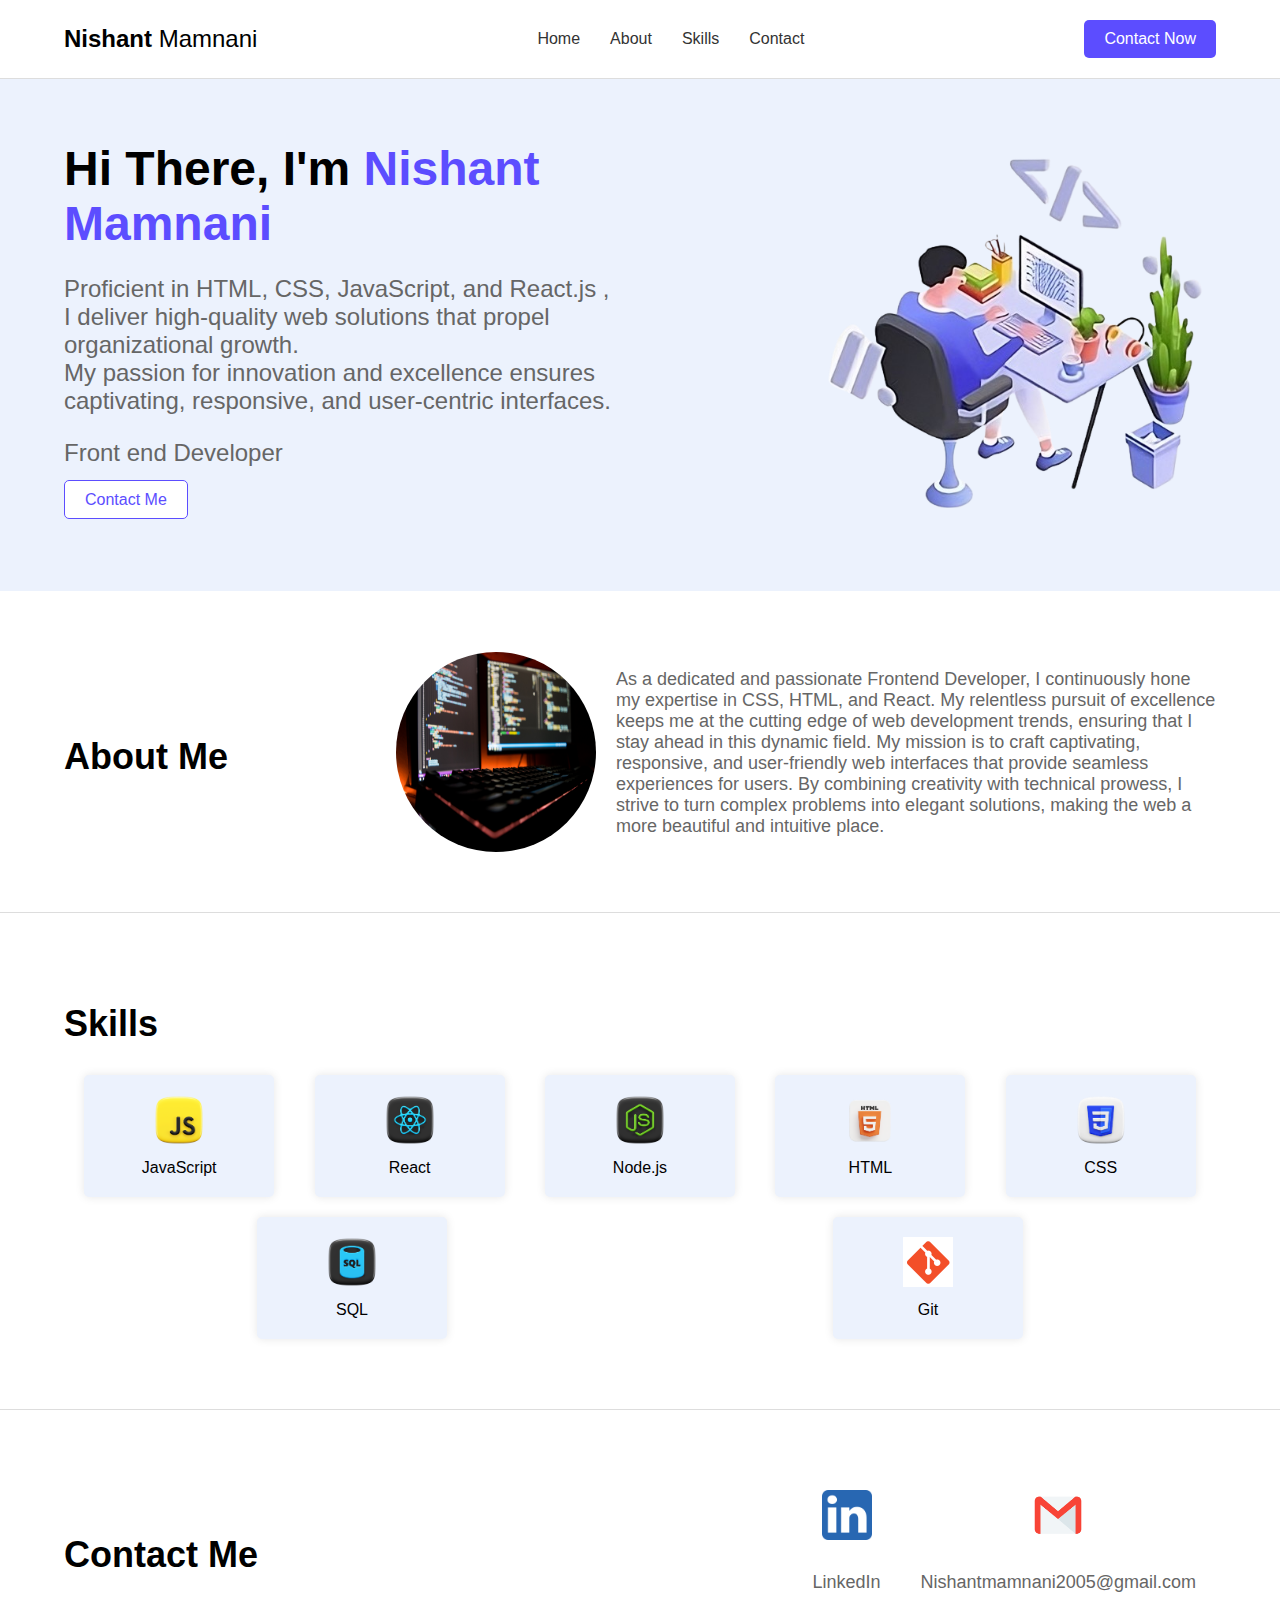
==== PORTFOLIO/index.html @ 529b7a86 "Add files via upload" ====
<!DOCTYPE html>
<html lang="en">
<head>
    <meta charset="UTF-8">
    <meta name="viewport" content="width=device-width, initial-scale=1.0">
    <title>Portfolio</title>
    <link rel="stylesheet" href="style.css">
</head>
<body>
    <header>
        <div class="container">
            <div class="logo">Nishant <span>Mamnani</span></div>
            <nav>
                <ul>
                    <li><a href="#home">Home</a></li>
                    <li><a href="#about">About</a></li>
                    <li><a href="#skills">Skills</a></li>
                    <li><a href="#contact">Contact</a></li>
                </ul>
            </nav>
            <a href="#contact" class="contact-btn">Contact Now</a>
        </div>
    </header>

    <section id="home" class="hero">
        <div class="container">
            <div class="hero-content">
                <h1>Hi There, I'm <span>Nishant Mamnani</span></h1>
                <p> Proficient in HTML, CSS, JavaScript, and React.js ,<br> I deliver high-quality web solutions that propel organizational growth.<br>
                    My passion for innovation and excellence ensures captivating, responsive, and user-centric interfaces.
                </p>
                <p>Front end Developer</p>
                <div class="hero-buttons">
                    <a href="#contact" class="btn secondary-btn">Contact Me</a>
                </div>
                <div class="social-links">
                </div>
            </div>
            <div class="hero-image">
                <img src="dev.png" alt="Nishant mamnani">
            </div>
        </div>
    </section>

    <section id="about" class="about">
        <div class="container">
            <h2>About Me</h2>
            <div class="about-content">
                <img src="web design (1).jpg" alt="Nishant mamnani">
                <div class="about-text">
                    <p> As a dedicated and passionate <span>Frontend Developer</span>, I continuously hone my expertise in <span>CSS, HTML,</span>
                        and <span>React.</span> My relentless pursuit of excellence keeps me at the cutting edge of <span>web development </span> trends,
                      ensuring that I stay ahead in this dynamic field. My mission is to craft captivating, responsive, 
                      and user-friendly web interfaces that provide seamless experiences for users. 
                      By combining creativity with technical prowess, I strive to turn complex problems into elegant solutions,
                       making the web a more beautiful and intuitive place.</p>
                </div>
            </div>
        </div>
    </section>
    

    <section id="skills" class="skills">
        <div class="container">
            <h2>Skills</h2>
            <div class="skills-list">
                <div class="skill-item">
                    <img src="Skills/javascript.png" alt="JavaScript">
                    <p>JavaScript</p>
                </div>
                <div class="skill-item">
                    <img src="Skills/react.png" alt="React">
                    <p>React</p>
                </div>
                <div class="skill-item">
                    <img src="Skills/nodejs.png" alt="Node.js">
                    <p>Node.js</p>
                </div>
                <div class="skill-item">
                    <img src="Skills/html.png" alt="HTML">
                    <p>HTML</p>
                </div>
                <div class="skill-item">
                    <img src="Skills/css.png" alt="CSS">
                    <p>CSS</p>
                </div>
                <div class="skill-item">
                    <img src="Skills/sql.png" alt="SQL">
                    <p>SQL</p>
                </div>
                <div class="skill-item">
                    <img src="Skills/git.jpg" alt="Git">
                    <p>Git</p>
                </div>
            </div>
        </div>
    </section>


    <section id="contact" class="contact">
        <div class="container">
            <h2>Contact Me</h2>
            <div class="contact-info">
                <div class="contact-item">
                    <a href="https://www.linkedin.com/in/nishant-mamnani-527a46282/">
                        <img src="Media/linkedin.jpg" alt="LinkedIn">
                        <p>LinkedIn</p>
                    </a>
                </div>
                <div class="contact-item">
                        <img src="Media/email.jpg" alt="Email">
                        <p>Nishantmamnani2005@gmail.com</p>

                </div>
            </div>
            
        </div>
    </section>

</body>
</html>
---- PORTFOLIO/style.css ----
body {
  margin: 0;
  font-family: Arial, sans-serif;
  background-color: #f5f5f5;
}

header {
  background: #fff;
  padding: 20px 0;
  border-bottom: 1px solid #ddd;
}

.container {
  width: 90%;
  max-width: 1200px;
  margin: 0 auto;
  display: flex;
  justify-content: space-between;
  align-items: center;
  flex-wrap: wrap;
}

.logo {
  font-size: 24px;
  font-weight: bold;
}

.logo span {
  font-weight: normal;
}

nav ul {
  list-style: none;
  margin: 0;
  padding: 0;
  display: flex;
}

nav ul li {
  margin: 0 15px;
}

nav ul li a {
  text-decoration: none;
  color: #333;
}

.contact-btn {
  background: #5c4dff;
  color: #fff;
  padding: 10px 20px;
  text-decoration: none;
  border-radius: 5px;
}

.hero {
  background-color: #ecf2fd;
  padding: 60px 0;
}

.hero .container {
  display: flex;
  justify-content: space-between;
  align-items: center;
  flex-wrap: wrap;
}

.hero-content {
  max-width: 50%;
}

.hero-content h1 {
  font-size: 48px;
  margin: 0;
}

.hero-content h1 span {
  color: #5c4dff;
}

.hero-content p {
  font-size: 24px;
  color: #666;
}

.hero-buttons {
  margin: 20px 0;
}

.hero-buttons .btn {
  padding: 10px 20px;
  text-decoration: none;
  border-radius: 5px;
  margin-right: 10px;
}

.primary-btn {
  background: #5c4dff;
  color: #fff;
}

.secondary-btn {
  background: #fff;
  color: #5c4dff;
  border: 1px solid #5c4dff;
}

.social-links a {
  margin-right: 10px;
}

.hero-image img {
  width: 400px;
  border-radius: 10px;
}

.about, .skills, .projects, .contact {
  padding: 60px 0;
  background-color: #fff;
  border-bottom: 1px solid #ddd;
}

.about h2, .skills h2, .projects h2, .contact h2 {
  font-size: 36px;
  text-align: center;
  margin-bottom: 20px;
}

.about-content {
  display: flex;
  align-items: center;
  justify-content: space-around;
  flex-wrap: wrap;
  text-align: left;
}

.about-content img {
  width: 200px;
  height: 200px;
  border-radius: 50%;
  margin-right: 20px;
}

.about-text {
  max-width: 600px;
}

.about-text p {
  margin-bottom: 15px;
  font-size: 18px;
  color: #666;
}

.skills .skills-list {
  display: flex;
  flex-wrap: wrap;
  justify-content: space-around;
  text-align: center;
}

.skills .skill-item {
  background: #ecf2fd;
  color: #000000;
  padding: 20px;
  margin: 10px;
  border-radius: 5px;
  width: 150px;
  box-shadow: 0 0 10px rgba(0,0,0,0.1);
  transition: transform 0.3s ease-in-out;
}

.skills .skill-item img {
  width: 50px;
  height: 50px;
  margin-bottom: 10px;
}

.skills .skill-item p {
  margin: 0;
}

.skills .skill-item:hover {
  transform: scale(1.1);
}

.projects .project-list {
  display: flex;
  flex-wrap: wrap;
  justify-content: space-around;
}

.projects .project-item {
  position: relative;
  overflow: hidden;
  background: #f5f5f5;
  padding: 20px;
  margin: 10px;
  border-radius: 5px;
  width: 30%;
  box-shadow: 0 0 10px rgba(0,0,0,0.1);
  text-align: left;
  transition: transform 0.3s ease-in-out;
}

.projects .project-item img {
  width: 100%;
  border-radius: 5px;
  transition: transform 0.3s ease-in-out;
}

.projects .project-item:hover img {
  transform: scale(1.1);
}

.projects .project-item .project-info {
  position: absolute;
  bottom: 0;
  left: 0;
  right: 0;
  background: rgba(0, 0, 0, 0.7);
  color: #fff;
  padding: 20px;
  opacity: 0;
  transition: opacity 0.3s ease-in-out;
}

.projects .project-item:hover .project-info {
  opacity: 1;
}

.contact-info {
  display: flex;
  justify-content: center;
  align-items: center;
  flex-wrap: wrap;
}

.contact-item {
  margin: 20px;
  text-align: center;
}

.contact-item a {
  text-decoration: none;
  color: #333;
}

.contact-item img {
  width: 50px;
  height: 50px;
  margin-bottom: 10px;
}

.contact-item p {
  font-size: 18px;
  color: #666;
}

.contact form {
  display: flex;
  flex-direction: column;
  align-items: center;
}

.form-group {
  margin-bottom: 15px;
  width: 100%;
}

.form-group label {
  display: block;
  margin-bottom: 5px;
  text-align: left;
}

.form-group input, .form-group textarea {
  width: 100%;
  padding: 10px;
  border: 1px solid #ddd;
  border-radius: 5px;
}

.form-group textarea {
  resize: vertical;
}

.contact .btn {
  width: auto;
}

@media (max-width: 768px) {
  .container {
    width: 95%; /* Adjust width for smaller screens */
  }

  .hero-content {
    max-width: 100%; /* Full width on smaller screens */
    text-align: center; /* Center align on smaller screens */
    margin-bottom: 20px; /* Increase margin for spacing */
  }

  .hero-image img {
    width: 100%; /* Full width image on smaller screens */
  }

  .skills .skill-item {
    width: 120px; /* Adjust skill item width for smaller screens */
  }

  .projects .project-item {
    width: 45%; /* Adjust project item width for smaller screens */
  }

  .about-content {
    flex-direction: column;
    text-align: center;
  }

  .about-content img {
    margin-bottom: 20px;
  }

  .about-text {
    max-width: 100%;
  }
  .form-top{
    display: grid;
    grid-template-columns: 1fr 1fr;
    gap:40px
}
form input{
  padding: 10px;
  background: transparent;
  margin-bottom: 30px;
  color: var(--color-light);
  border: none;
  box-shadow: 0 1px 0 0 var(--color-border);
  transition: .4s ease;
  font-size: 15px;
  line-height: 18px;
  font-weight: 500;
}
}
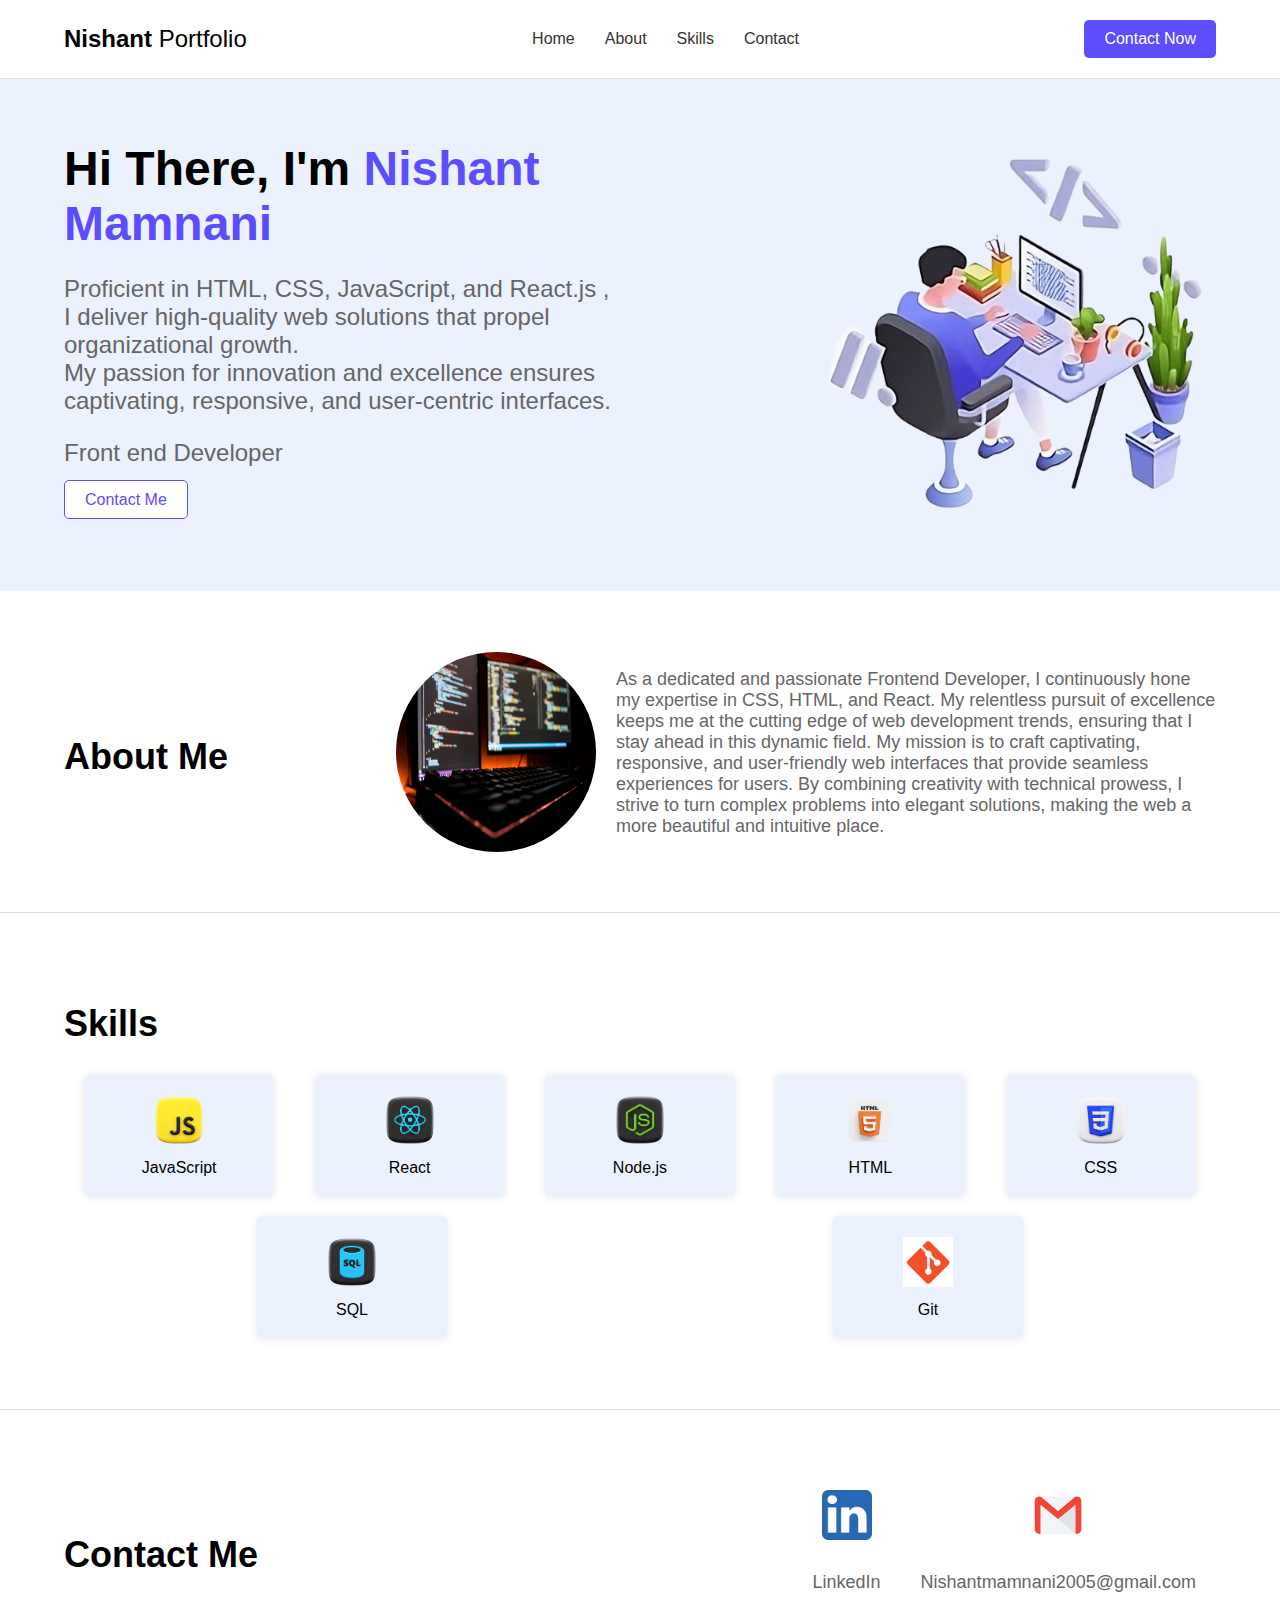
==== commit 6eb03b04: "Update index.html" ====
--- a/PORTFOLIO/index.html
+++ b/PORTFOLIO/index.html
@@ -9,7 +9,7 @@
 <body>
     <header>
         <div class="container">
-            <div class="logo">Nishant <span>Mamnani</span></div>
+            <div class="logo">Nishant <span>Portfolio</span></div>
             <nav>
                 <ul>
                     <li><a href="#home">Home</a></li>
